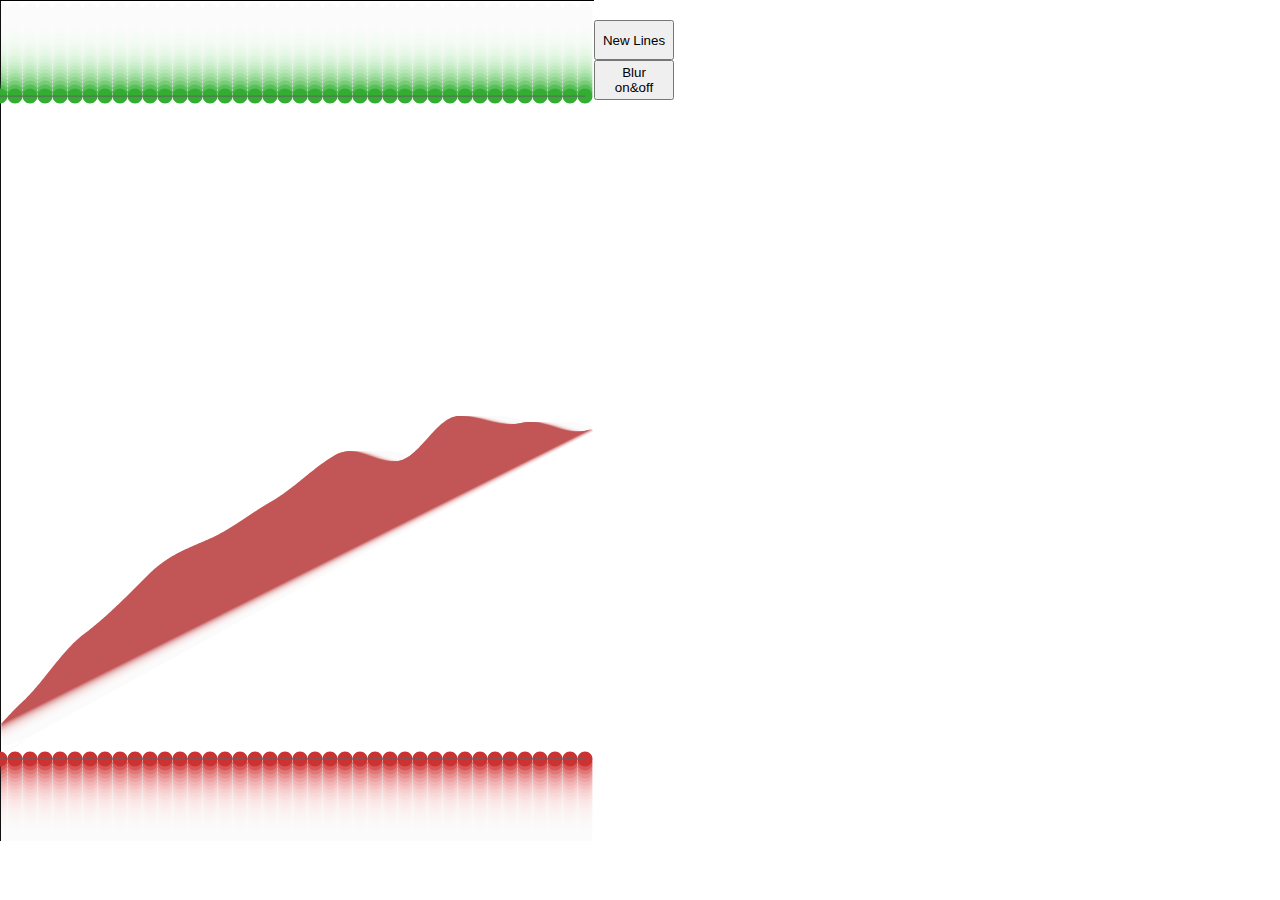
==== Final Assignment 1/index.html @ 1848aae2 "Small changes and name changes" ====
<!DOCTYPE html>
<html>
  <head>
    <meta charset="UTF-8">
    <title>P5.js Project Setup</title>
    <script src="libraries/p5.js" type="text/javascript"></script>
    <script src="libraries/p5.dom.js" type="text/javascript"></script>
    <script src="libraries/p5.sound.js" type="text/javascript"></script>
    <script src="sketch.js" type="text/javascript"></script>
    <script src="libraries/p5.collide2d.js" type="text/javascript"></script>
    <style> body {padding: 0; margin: 0;} canvas {vertical-align: top;} </style>
  </head>
  <body>
  </body>
</html>
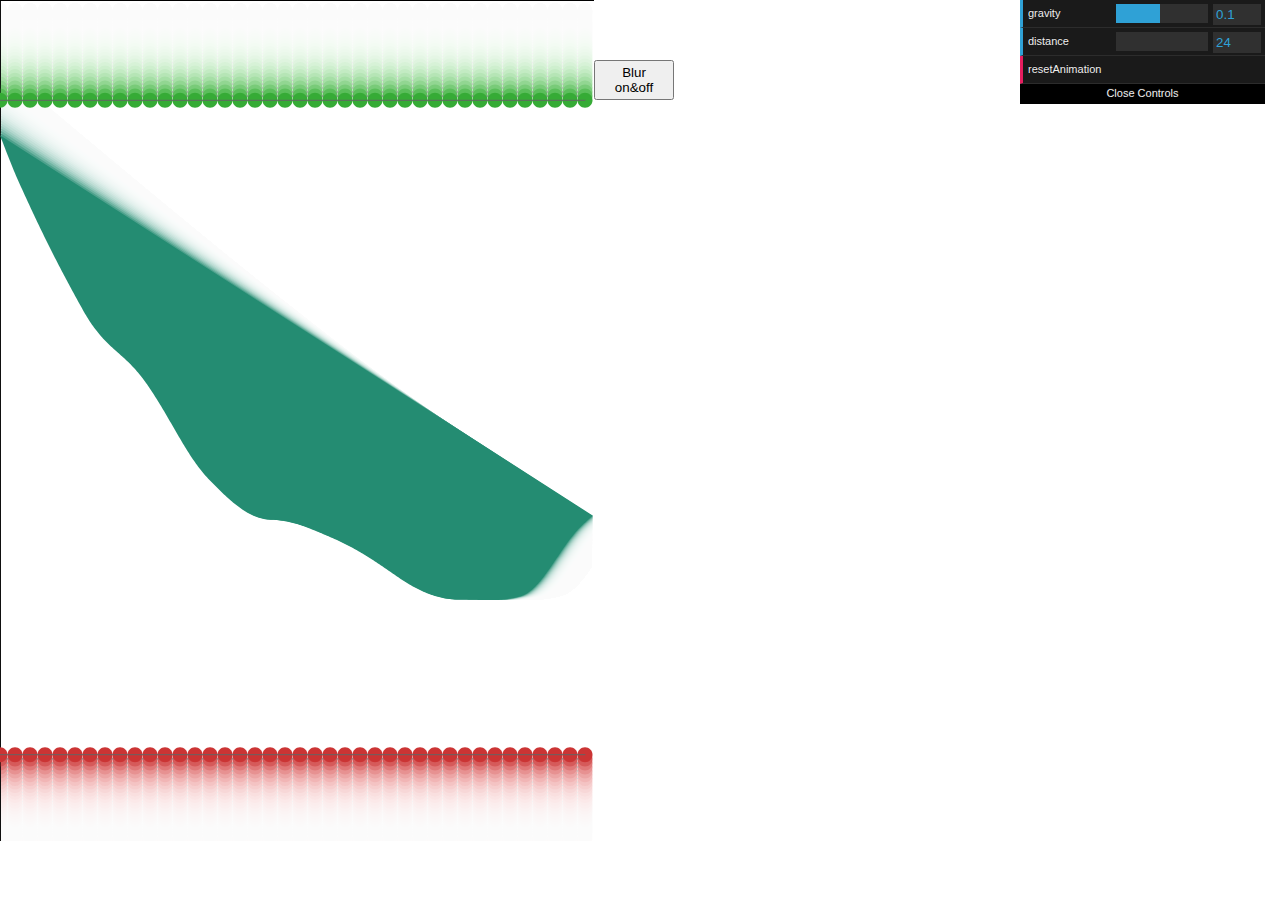
==== commit dc28eb92: "added to gui" ====
--- a/Final Assignment 1/index.html
+++ b/Final Assignment 1/index.html
@@ -8,6 +8,7 @@
     <script src="libraries/p5.sound.js" type="text/javascript"></script>
     <script src="sketch.js" type="text/javascript"></script>
     <script src="libraries/p5.collide2d.js" type="text/javascript"></script>
+    <script src="libraries/dat.gui.js" type="text/javascript"> </script>
     <style> body {padding: 0; margin: 0;} canvas {vertical-align: top;} </style>
   </head>
   <body>
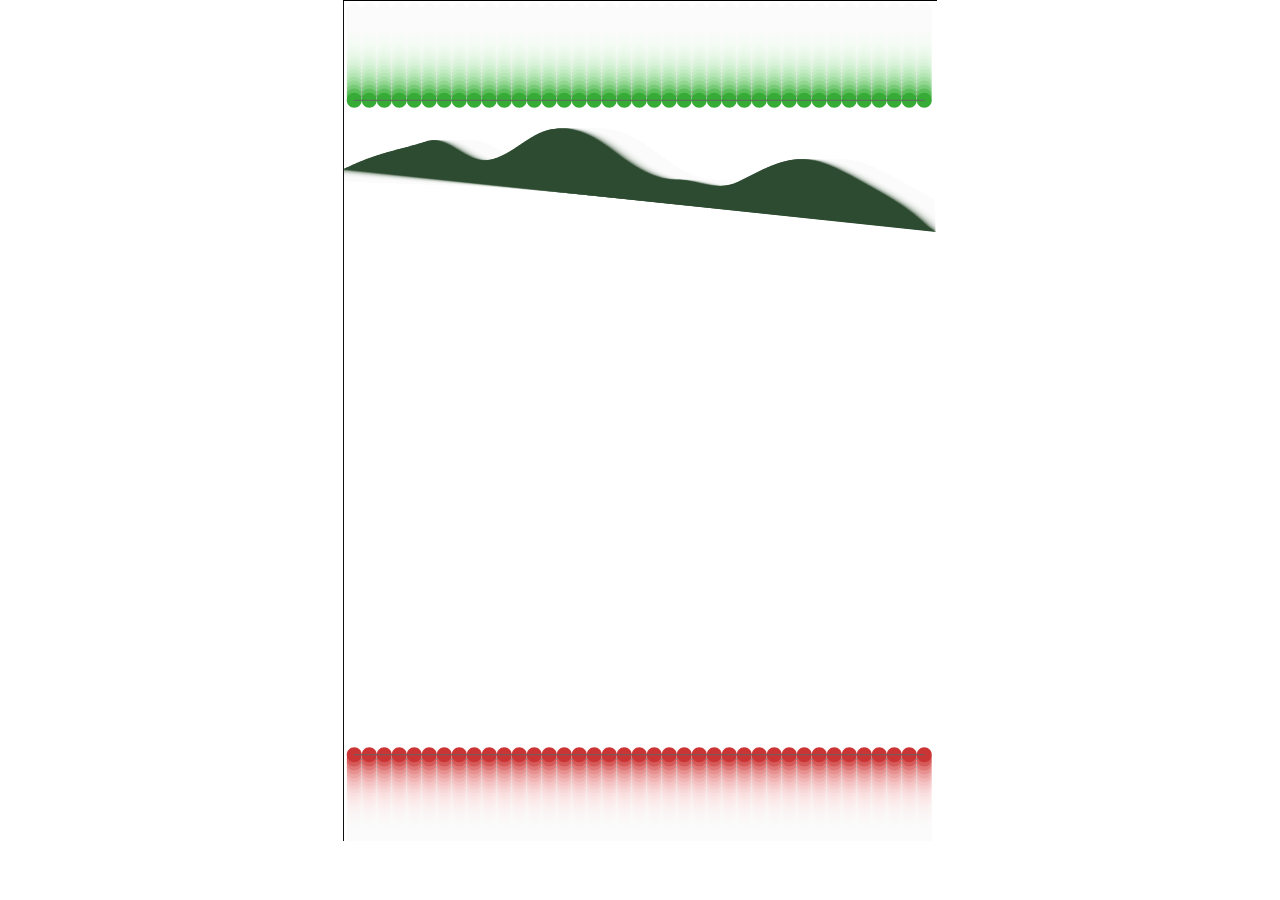
==== commit dbef2877: "moved gui to nearer the canvas and moved canvas" ====
--- a/Final Assignment 1/index.html
+++ b/Final Assignment 1/index.html
@@ -3,12 +3,14 @@
   <head>
     <meta charset="UTF-8">
     <title>P5.js Project Setup</title>
+    <link rel="stylesheet" href="style.css">
     <script src="libraries/p5.js" type="text/javascript"></script>
     <script src="libraries/p5.dom.js" type="text/javascript"></script>
     <script src="libraries/p5.sound.js" type="text/javascript"></script>
     <script src="sketch.js" type="text/javascript"></script>
     <script src="libraries/p5.collide2d.js" type="text/javascript"></script>
     <script src="libraries/dat.gui.js" type="text/javascript"> </script>
+    <style> .main { position: absolute; top: 0px; left: 1580px; } </style>
     <style> body {padding: 0; margin: 0;} canvas {vertical-align: top;} </style>
   </head>
   <body>
--- a/Final Assignment 1/style.css
+++ b/Final Assignment 1/style.css
@@ -0,0 +1,15 @@
+html, body {
+  height: 100%;
+
+}
+
+body {
+  margin: 0;
+  display: flex;
+
+  /* This centers our sketch horizontally. */
+  justify-content: center;
+
+  <style> .main { position: absolute; top: 100px; left: 100px; } </style> 
+
+}
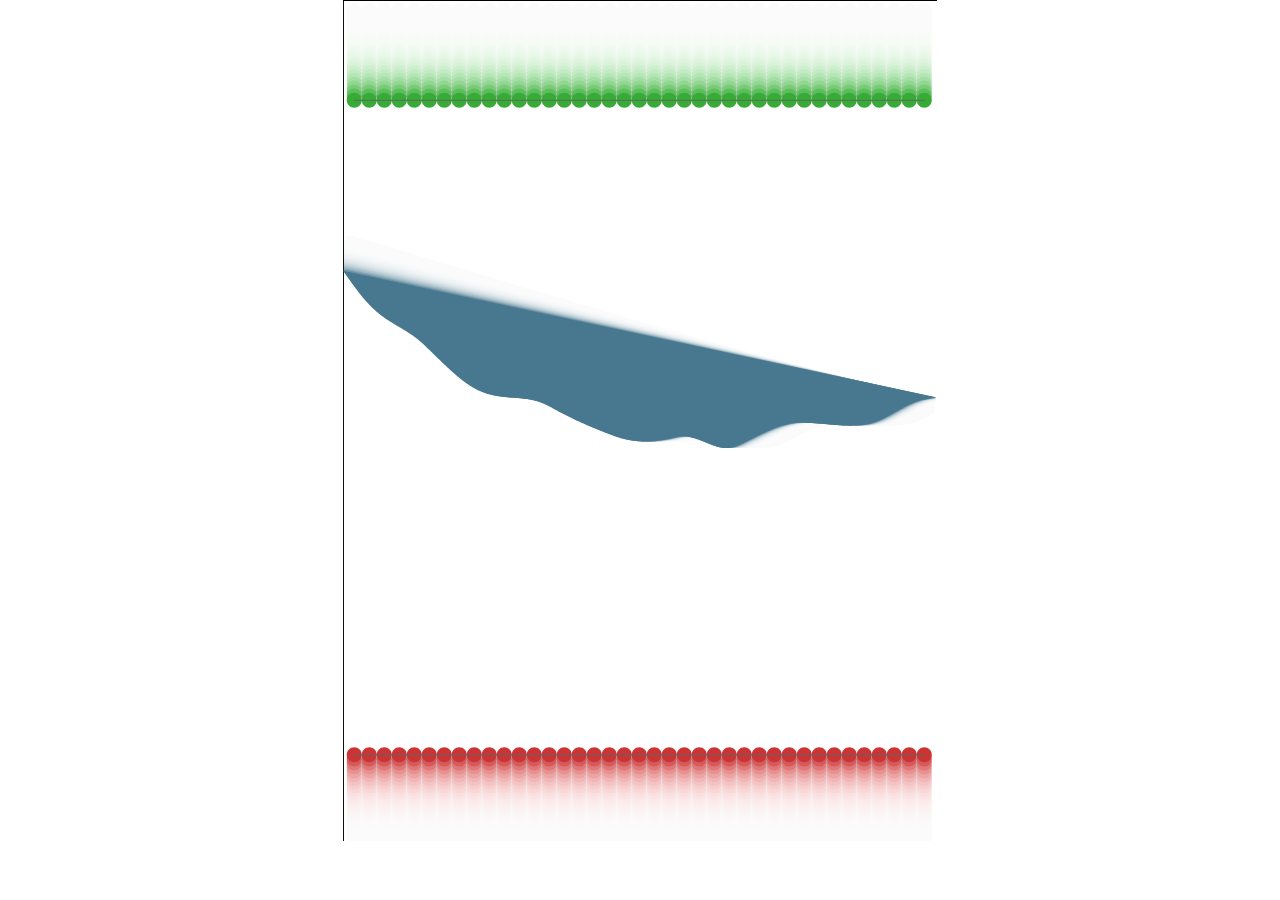
==== commit 6a8a4659: "Final comments html completed" ====
--- a/Final Assignment 1/index.html
+++ b/Final Assignment 1/index.html
@@ -3,13 +3,16 @@
   <head>
     <meta charset="UTF-8">
     <title>P5.js Project Setup</title>
+    <!--Links the css style sheet -->
     <link rel="stylesheet" href="style.css">
+    <!--Links librariess-->
     <script src="libraries/p5.js" type="text/javascript"></script>
     <script src="libraries/p5.dom.js" type="text/javascript"></script>
     <script src="libraries/p5.sound.js" type="text/javascript"></script>
     <script src="sketch.js" type="text/javascript"></script>
     <script src="libraries/p5.collide2d.js" type="text/javascript"></script>
     <script src="libraries/dat.gui.js" type="text/javascript"> </script>
+    <!--These two lines canter canvas and gui-->
     <style> .main { position: absolute; top: 0px; left: 1580px; } </style>
     <style> body {padding: 0; margin: 0;} canvas {vertical-align: top;} </style>
   </head>
